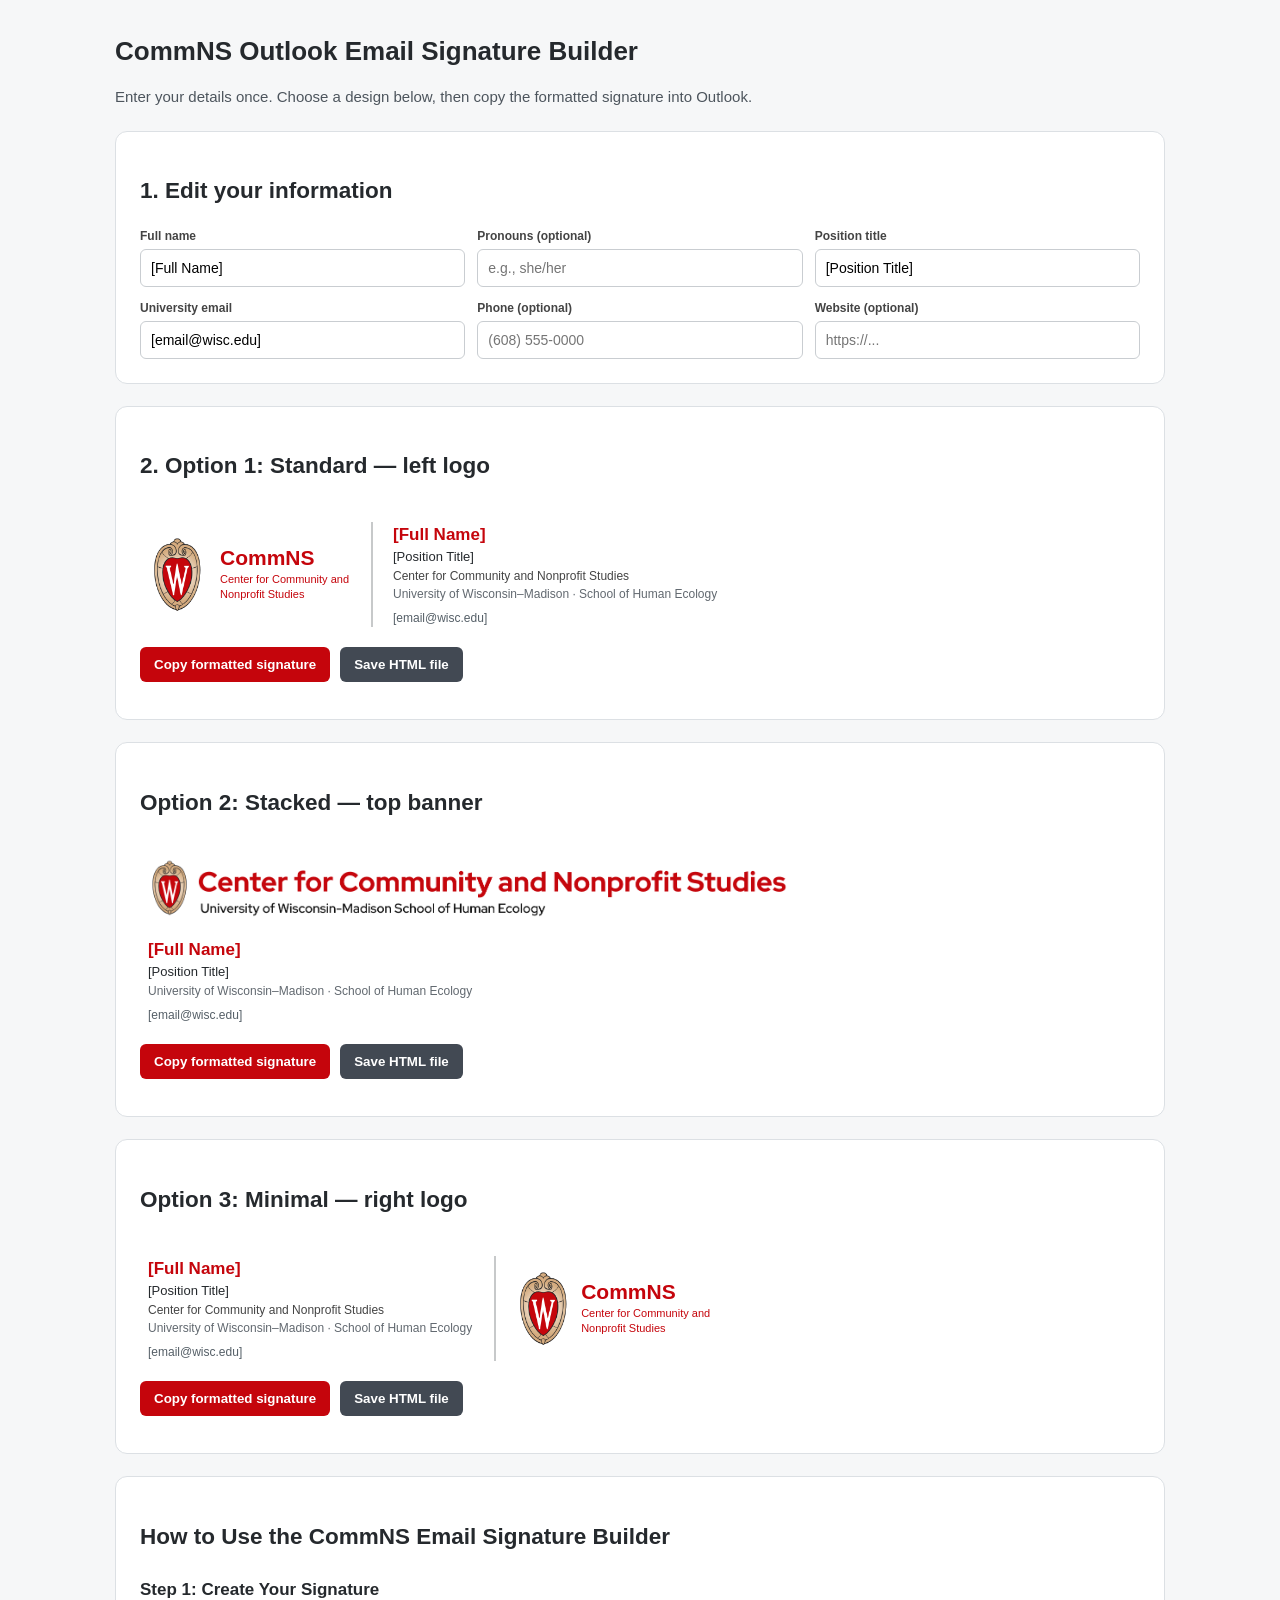
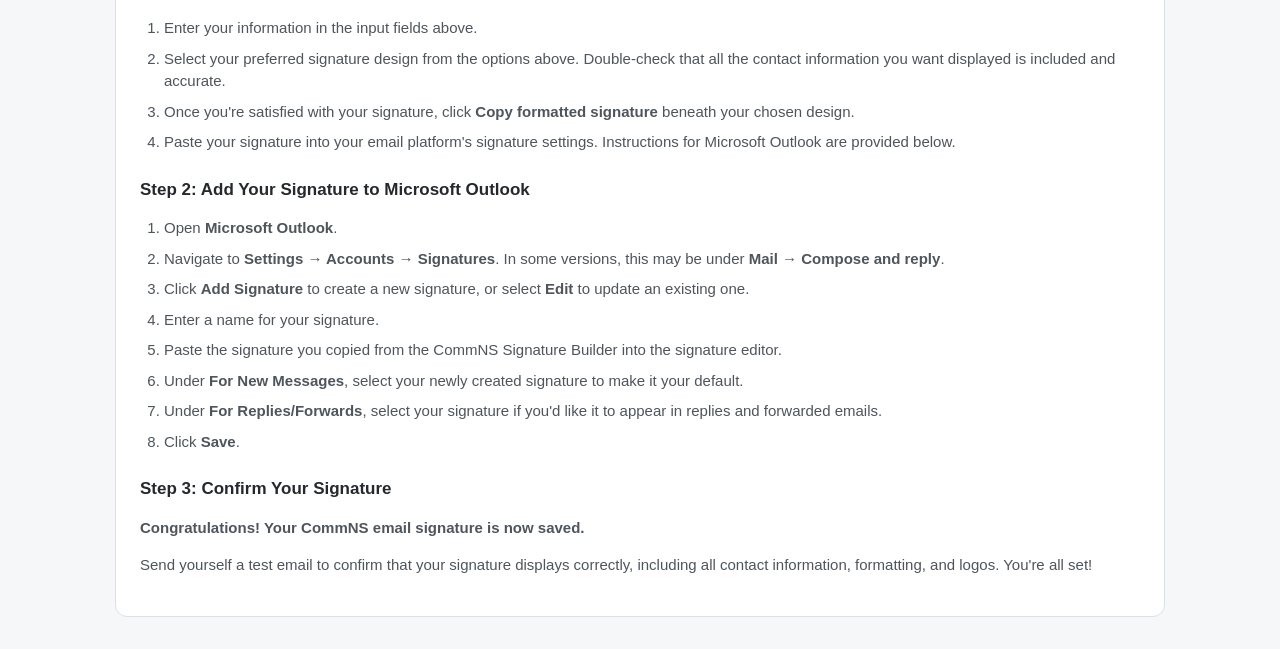
==== index.html @ 362b82bd "Add files via upload" ====
<!doctype html><html lang="en"><head><meta charset="utf-8"><meta name="viewport" content="width=device-width, initial-scale=1"><title>CommNS Outlook Signature Builder</title><style>
body{font:15px/1.5 Arial,sans-serif;color:#25292d;background:#f6f7f8;margin:0}main{max-width:1050px;margin:32px auto;padding:0 20px}h1{font-size:26px;margin-bottom:3px}p{color:#4d555d}.panel{background:white;border:1px solid #dce0e4;border-radius:12px;padding:24px;margin:22px 0} .inputs{display:grid;grid-template-columns:repeat(3,minmax(0,1fr));gap:12px}label{font-size:12px;font-weight:bold;display:block;color:#444}input{font:14px Arial;width:100%;box-sizing:border-box;padding:10px;border:1px solid #c9cdd1;border-radius:6px;margin-top:4px}.preview{padding:20px 8px;overflow:auto}.actions{display:flex;gap:10px;flex-wrap:wrap}button{background:#c5050c;color:#fff;border:0;border-radius:6px;padding:10px 14px;font-weight:bold;cursor:pointer}.secondary{background:#424953}.note{font-size:13px;color:#60666e}code{font-size:12px}#instructions h3{font-size:17px;margin:23px 0 8px}#instructions ol{padding-left:24px;color:#4d555d}#instructions li{margin:8px 0} @media(max-width:680px){.inputs{grid-template-columns:1fr}.panel{padding:16px}}</style></head><body><main><h1>CommNS Outlook Email Signature Builder</h1><p>Enter your details once. Choose a design below, then copy the formatted signature into Outlook.</p><section class="panel"><h2>1. Edit your information</h2><div class="inputs">
<label>Full name<input id="name" value="[Full Name]"></label><label>Pronouns (optional)<input id="pronouns" placeholder="e.g., she/her"></label><label>Position title<input id="title" value="[Position Title]"></label>
<label>University email<input id="email" value="[email@wisc.edu]"></label><label>Phone (optional)<input id="phone" placeholder="(608) 555-0000"></label><label>Website (optional)<input id="website" placeholder="https://..."></label></div></section>
<div id="designs"></div><section class="panel" id="instructions" aria-labelledby="instructions-title">
<h2 id="instructions-title">How to Use the CommNS Email Signature Builder</h2>
<h3>Step 1: Create Your Signature</h3>
<ol>
  <li>Enter your information in the input fields above.</li>
  <li>Select your preferred signature design from the options above. Double-check that all the contact information you want displayed is included and accurate.</li>
  <li>Once you're satisfied with your signature, click <strong>Copy formatted signature</strong> beneath your chosen design.</li>
  <li>Paste your signature into your email platform's signature settings. Instructions for Microsoft Outlook are provided below.</li>
</ol>
<h3>Step 2: Add Your Signature to Microsoft Outlook</h3>
<ol>
  <li>Open <strong>Microsoft Outlook</strong>.</li>
  <li>Navigate to <strong>Settings → Accounts → Signatures</strong>. In some versions, this may be under <strong>Mail → Compose and reply</strong>.</li>
  <li>Click <strong>Add Signature</strong> to create a new signature, or select <strong>Edit</strong> to update an existing one.</li>
  <li>Enter a name for your signature.</li>
  <li>Paste the signature you copied from the CommNS Signature Builder into the signature editor.</li>
  <li>Under <strong>For New Messages</strong>, select your newly created signature to make it your default.</li>
  <li>Under <strong>For Replies/Forwards</strong>, select your signature if you'd like it to appear in replies and forwarded emails.</li>
  <li>Click <strong>Save</strong>.</li>
</ol>
<h3>Step 3: Confirm Your Signature</h3>
<p><strong>Congratulations! Your CommNS email signature is now saved.</strong></p>
<p>Send yourself a test email to confirm that your signature displays correctly, including all contact information, formatting, and logos. You're all set!</p>
</section></main><script>
const crest=new URL('assets/crest.png', document.baseURI).href,banner=new URL('assets/banner.png', document.baseURI).href;
const esc=s=>s.replaceAll('&','&amp;').replaceAll('<','&lt;').replaceAll('>','&gt;').replaceAll('"','&quot;');
const get=id=>document.getElementById(id).value.trim();
function values(){return Object.fromEntries(['name','pronouns','title','email','phone','website'].map(x=>[x,esc(get(x))]));}
function markup(i){let x=values(),c='#c5050c';let pr=x.pronouns?' | '+x.pronouns:'';
let parts=[x.email,x.phone,x.website].filter(Boolean).join(' &nbsp;|&nbsp; ');
let contact=`<div style="font:12px/1.55 Arial,sans-serif;color:#555f67;padding-top:6px">${parts}</div>`;
let who=`<div style="font:bold 17px/1.5 Arial,sans-serif;color:${c}">${x.name}</div><div style="font:13px/1.5 Arial,sans-serif;color:#25292d">${x.title}${pr}</div>`;
let org=`<div style="font:12px/1.5 Arial,sans-serif;color:#444">Center for Community and Nonprofit Studies</div><div style="font:12px/1.5 Arial,sans-serif;color:#626970">University of Wisconsin–Madison · School of Human Ecology</div>`;
let img=`<img src="${crest}" width="58" height="85" alt="Wisconsin crest" style="width:58px;height:85px;vertical-align:middle;border:0">`;
let logo=`<span style="font:bold 21px Arial,sans-serif;color:${c}">CommNS</span><div style="font:11px/1.4 Arial,sans-serif;color:${c}">Center for Community and<br>Nonprofit Studies</div>`;
let out;
if(i===1)out=`<table role="presentation" cellpadding="0" cellspacing="0" border="0" style="font-family:Arial,sans-serif;border-collapse:collapse"><tr><td style="vertical-align:middle;padding-right:14px">${img}</td><td style="vertical-align:middle;padding-right:22px">${logo}</td><td style="border-left:2px solid #c7c9ca;padding-left:20px;vertical-align:middle">${who}${org}${contact}</td></tr></table>`;
if(i===2)out=`<table role="presentation" cellpadding="0" cellspacing="0" border="0" style="font-family:Arial,sans-serif;border-collapse:collapse"><tr><td><img src="${banner}" alt="Center for Community and Nonprofit Studies · UW–Madison School of Human Ecology" width="640" style="display:block;width:640px;max-width:100%;height:auto;border:0;margin-bottom:9px"></td></tr><tr><td style="padding-top:10px">${who}<div style="font:12px/1.5 Arial,sans-serif;color:#626970">University of Wisconsin–Madison · School of Human Ecology</div>${contact}</td></tr></table>`;
if(i===3)out=`<table role="presentation" cellpadding="0" cellspacing="0" border="0" style="font-family:Arial,sans-serif;border-collapse:collapse"><tr><td style="vertical-align:middle;padding-right:22px">${who}${org}${contact}</td><td style="vertical-align:middle;border-left:2px solid #c7c9ca;padding-left:18px">${img}</td><td style="vertical-align:middle;padding-left:9px">${logo}</td></tr></table>`;
return out}
const titles=['Standard — left logo','Stacked — top banner','Minimal — right logo'];
document.getElementById('designs').innerHTML=titles.map((title,k)=>`<section class="panel"><h2>${k+1===1?'2. ':''}Option ${k+1}: ${title}</h2><div class="preview" id="preview${k+1}"></div><div class="actions"><button onclick="copySig(${k+1})">Copy formatted signature</button><button class="secondary" onclick="downloadSig(${k+1})">Save HTML file</button></div><p class="note" id="msg${k+1}"></p></section>`).join('');
function redraw(){for(let i=1;i<=3;i++)document.getElementById('preview'+i).innerHTML=markup(i)}document.querySelectorAll('input').forEach(e=>e.addEventListener('input',redraw));redraw();
async function copySig(i){let h=markup(i);let msg=document.getElementById('msg'+i);try{await navigator.clipboard.write([new ClipboardItem({'text/html':new Blob([h],{type:'text/html'}),'text/plain':new Blob([document.getElementById('preview'+i).innerText],{type:'text/plain'})})]);msg.textContent='Copied. Paste into Outlook and send yourself a test email.'}catch(e){msg.textContent='Clipboard permissions blocked. Select the signature preview with your mouse, copy it (⌘C / Ctrl+C), and paste into Outlook, or use the editable Word file.'}}
function downloadSig(i){let body=`<!doctype html><html><head><meta charset="utf-8"></head><body>${markup(i)}</body></html>`;let a=document.createElement('a');a.href=URL.createObjectURL(new Blob([body],{type:'text/html'}));a.download=`CommNS_Signature_Option_${i}.html`;a.click();URL.revokeObjectURL(a.href)}
</script></body></html>
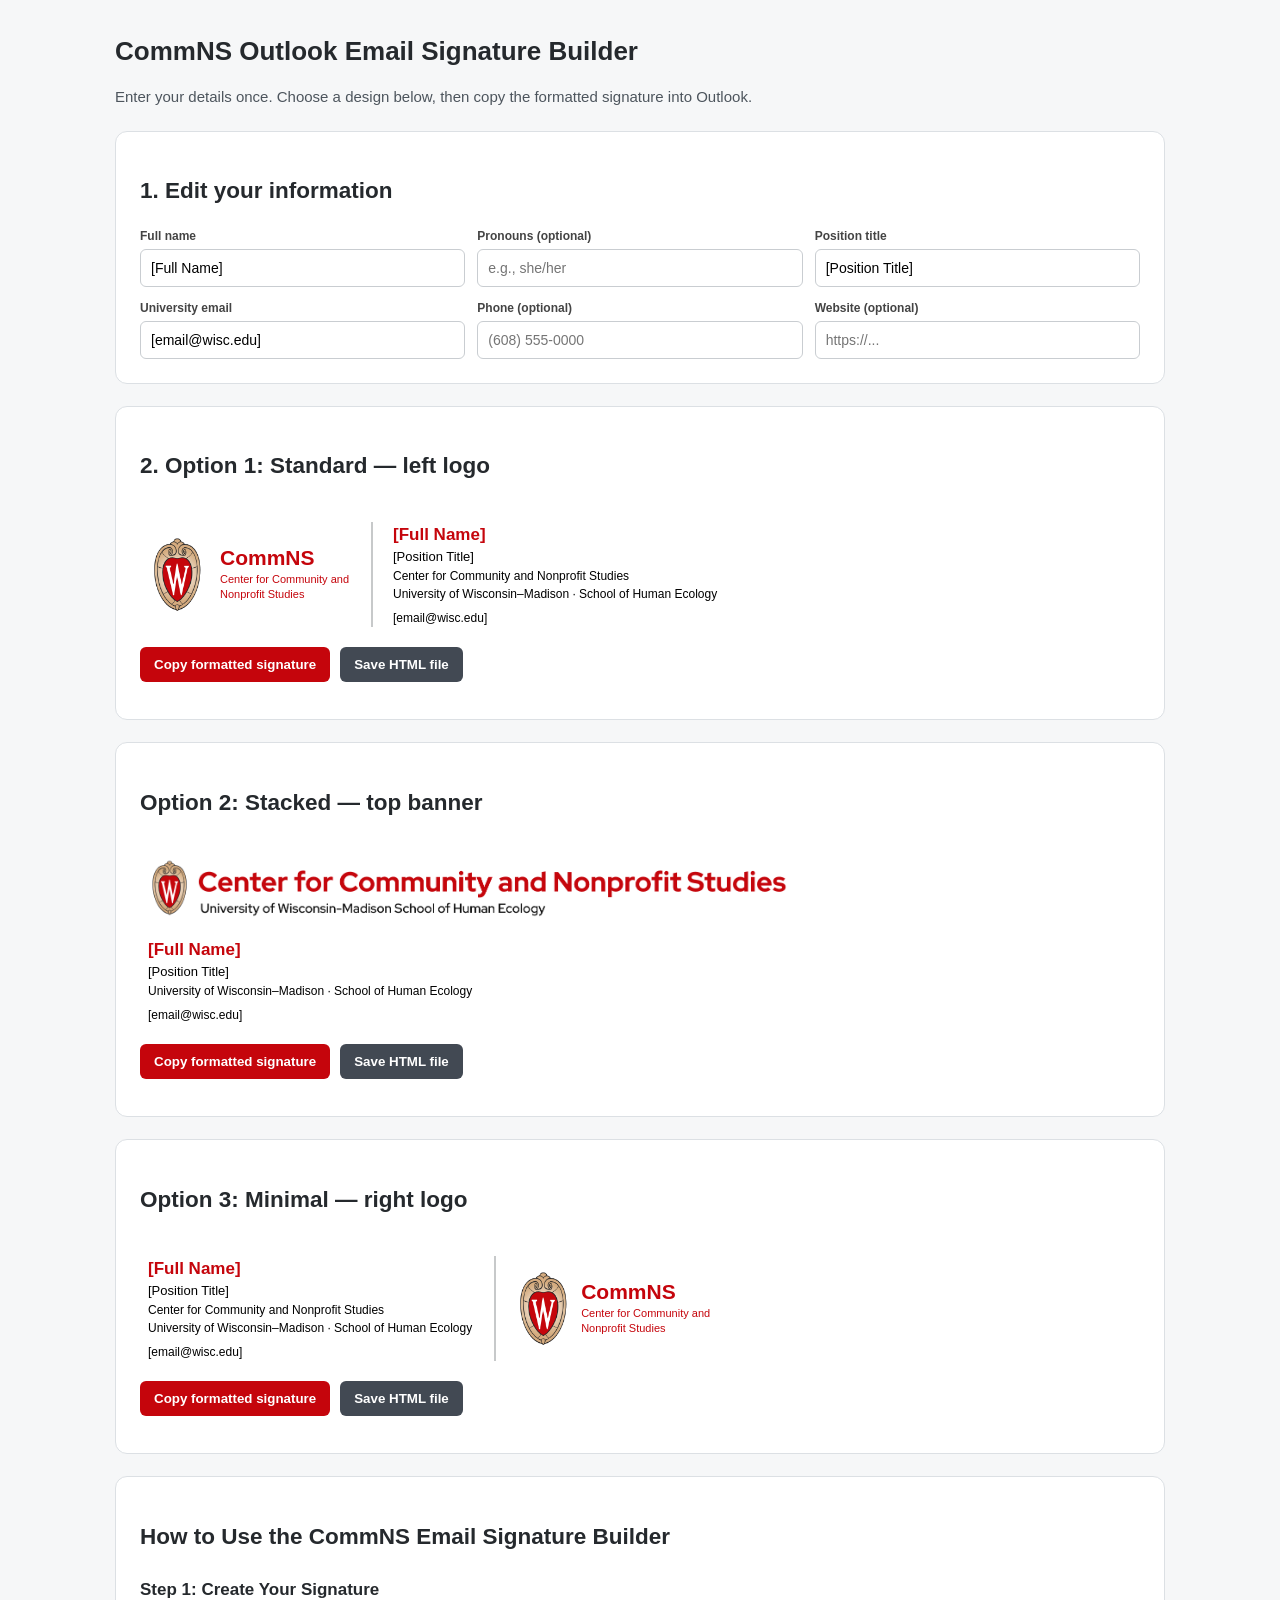
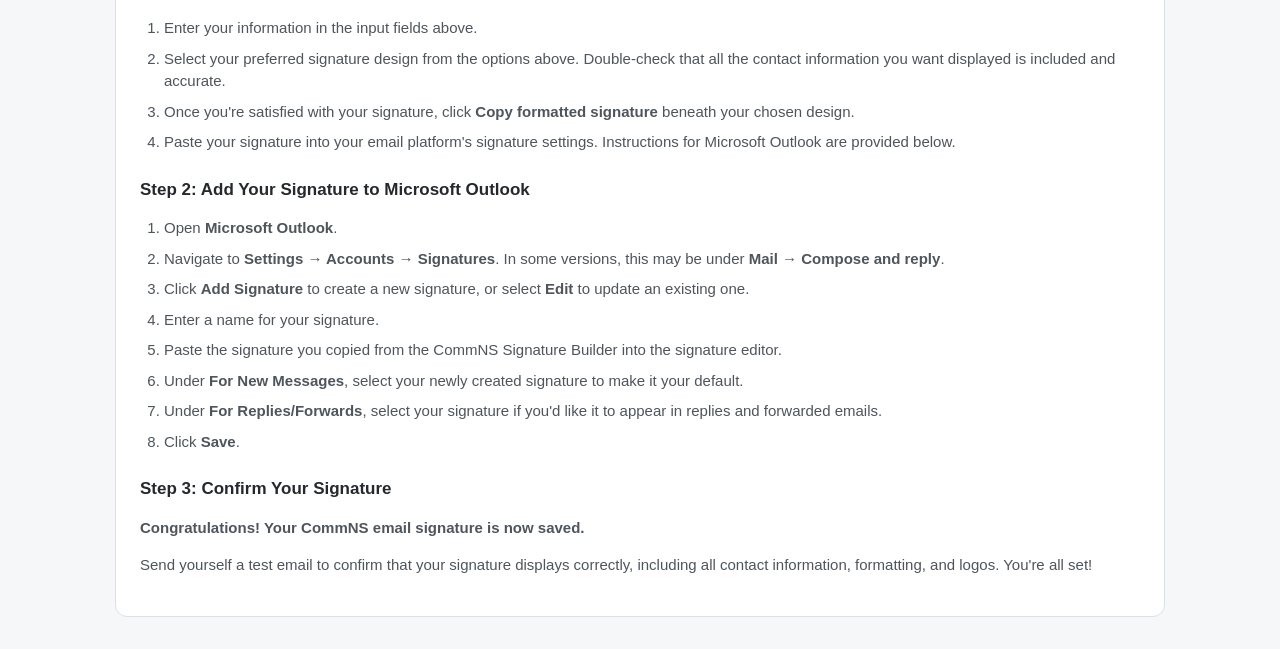
==== commit 0d38ffc6: "Rename index (1).html to index.html" ====
--- a/index.html
+++ b/index.html
@@ -32,14 +32,14 @@
 function values(){return Object.fromEntries(['name','pronouns','title','email','phone','website'].map(x=>[x,esc(get(x))]));}
 function markup(i){let x=values(),c='#c5050c';let pr=x.pronouns?' | '+x.pronouns:'';
 let parts=[x.email,x.phone,x.website].filter(Boolean).join(' &nbsp;|&nbsp; ');
-let contact=`<div style="font:12px/1.55 Arial,sans-serif;color:#555f67;padding-top:6px">${parts}</div>`;
-let who=`<div style="font:bold 17px/1.5 Arial,sans-serif;color:${c}">${x.name}</div><div style="font:13px/1.5 Arial,sans-serif;color:#25292d">${x.title}${pr}</div>`;
-let org=`<div style="font:12px/1.5 Arial,sans-serif;color:#444">Center for Community and Nonprofit Studies</div><div style="font:12px/1.5 Arial,sans-serif;color:#626970">University of Wisconsin–Madison · School of Human Ecology</div>`;
-let img=`<img src="${crest}" width="58" height="85" alt="Wisconsin crest" style="width:58px;height:85px;vertical-align:middle;border:0">`;
+let contact=`<div style="font:12px/1.55 Arial,sans-serif;color:#000000;padding-top:6px">${parts}</div>`;
+let who=`<div style="font:bold 17px/1.5 Arial,sans-serif;color:${c}">${x.name}</div><div style="font:13px/1.5 Arial,sans-serif;color:#000000">${x.title}${pr}</div>`;
+let org=`<div style="font:12px/1.5 Arial,sans-serif;color:#000000">Center for Community and Nonprofit Studies</div><div style="font:12px/1.5 Arial,sans-serif;color:#000000">University of Wisconsin–Madison · School of Human Ecology</div>`;
+let img=`<img src="${crest}" width="58" height="85" alt="UW-Madison Logo" style="width:58px;height:85px;vertical-align:middle;border:0">`;
 let logo=`<span style="font:bold 21px Arial,sans-serif;color:${c}">CommNS</span><div style="font:11px/1.4 Arial,sans-serif;color:${c}">Center for Community and<br>Nonprofit Studies</div>`;
 let out;
 if(i===1)out=`<table role="presentation" cellpadding="0" cellspacing="0" border="0" style="font-family:Arial,sans-serif;border-collapse:collapse"><tr><td style="vertical-align:middle;padding-right:14px">${img}</td><td style="vertical-align:middle;padding-right:22px">${logo}</td><td style="border-left:2px solid #c7c9ca;padding-left:20px;vertical-align:middle">${who}${org}${contact}</td></tr></table>`;
-if(i===2)out=`<table role="presentation" cellpadding="0" cellspacing="0" border="0" style="font-family:Arial,sans-serif;border-collapse:collapse"><tr><td><img src="${banner}" alt="Center for Community and Nonprofit Studies · UW–Madison School of Human Ecology" width="640" style="display:block;width:640px;max-width:100%;height:auto;border:0;margin-bottom:9px"></td></tr><tr><td style="padding-top:10px">${who}<div style="font:12px/1.5 Arial,sans-serif;color:#626970">University of Wisconsin–Madison · School of Human Ecology</div>${contact}</td></tr></table>`;
+if(i===2)out=`<table role="presentation" cellpadding="0" cellspacing="0" border="0" style="font-family:Arial,sans-serif;border-collapse:collapse"><tr><td><img src="${banner}" alt="Center for Community and Nonprofit Studies · UW–Madison School of Human Ecology" width="640" style="display:block;width:640px;max-width:100%;height:auto;border:0;margin-bottom:9px"></td></tr><tr><td style="padding-top:10px">${who}<div style="font:12px/1.5 Arial,sans-serif;color:#000000">University of Wisconsin–Madison · School of Human Ecology</div>${contact}</td></tr></table>`;
 if(i===3)out=`<table role="presentation" cellpadding="0" cellspacing="0" border="0" style="font-family:Arial,sans-serif;border-collapse:collapse"><tr><td style="vertical-align:middle;padding-right:22px">${who}${org}${contact}</td><td style="vertical-align:middle;border-left:2px solid #c7c9ca;padding-left:18px">${img}</td><td style="vertical-align:middle;padding-left:9px">${logo}</td></tr></table>`;
 return out}
 const titles=['Standard — left logo','Stacked — top banner','Minimal — right logo'];
@@ -47,4 +47,4 @@
 function redraw(){for(let i=1;i<=3;i++)document.getElementById('preview'+i).innerHTML=markup(i)}document.querySelectorAll('input').forEach(e=>e.addEventListener('input',redraw));redraw();
 async function copySig(i){let h=markup(i);let msg=document.getElementById('msg'+i);try{await navigator.clipboard.write([new ClipboardItem({'text/html':new Blob([h],{type:'text/html'}),'text/plain':new Blob([document.getElementById('preview'+i).innerText],{type:'text/plain'})})]);msg.textContent='Copied. Paste into Outlook and send yourself a test email.'}catch(e){msg.textContent='Clipboard permissions blocked. Select the signature preview with your mouse, copy it (⌘C / Ctrl+C), and paste into Outlook, or use the editable Word file.'}}
 function downloadSig(i){let body=`<!doctype html><html><head><meta charset="utf-8"></head><body>${markup(i)}</body></html>`;let a=document.createElement('a');a.href=URL.createObjectURL(new Blob([body],{type:'text/html'}));a.download=`CommNS_Signature_Option_${i}.html`;a.click();URL.revokeObjectURL(a.href)}
-</script></body></html>+</script></body></html>
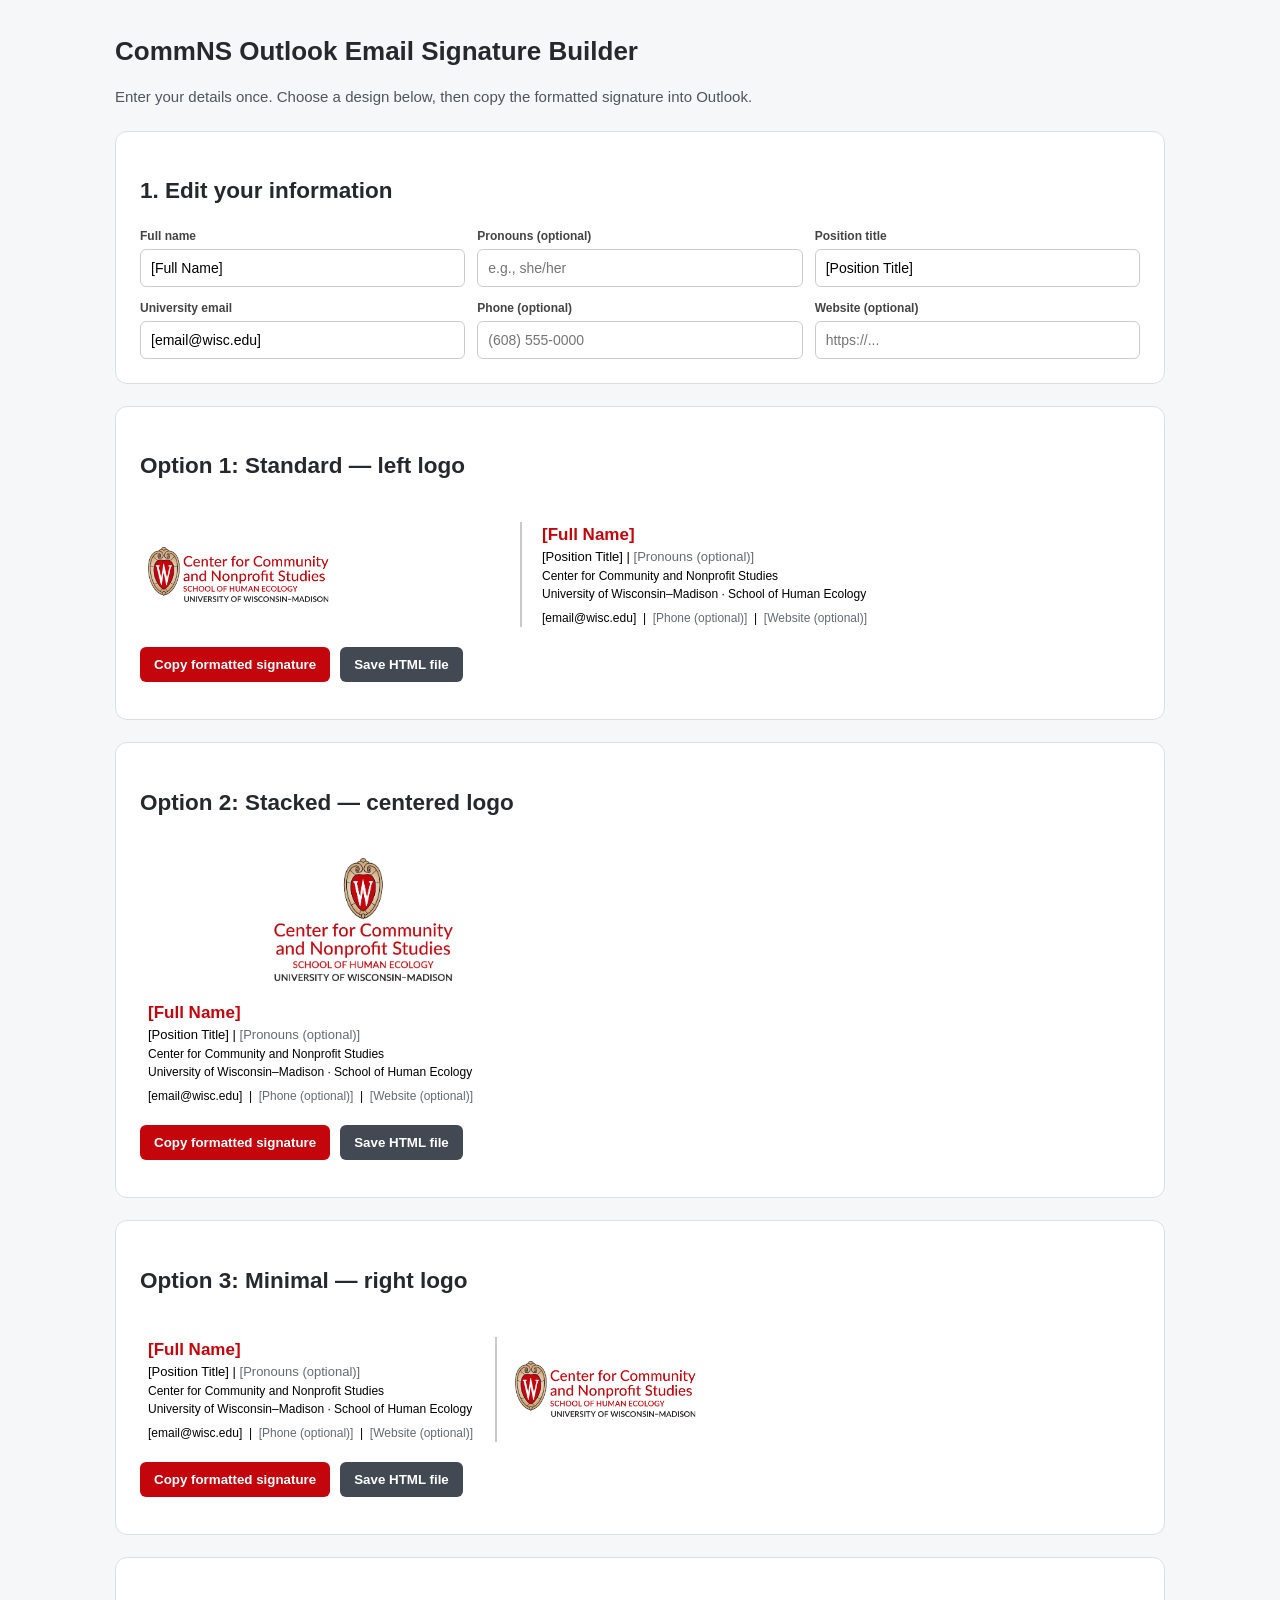
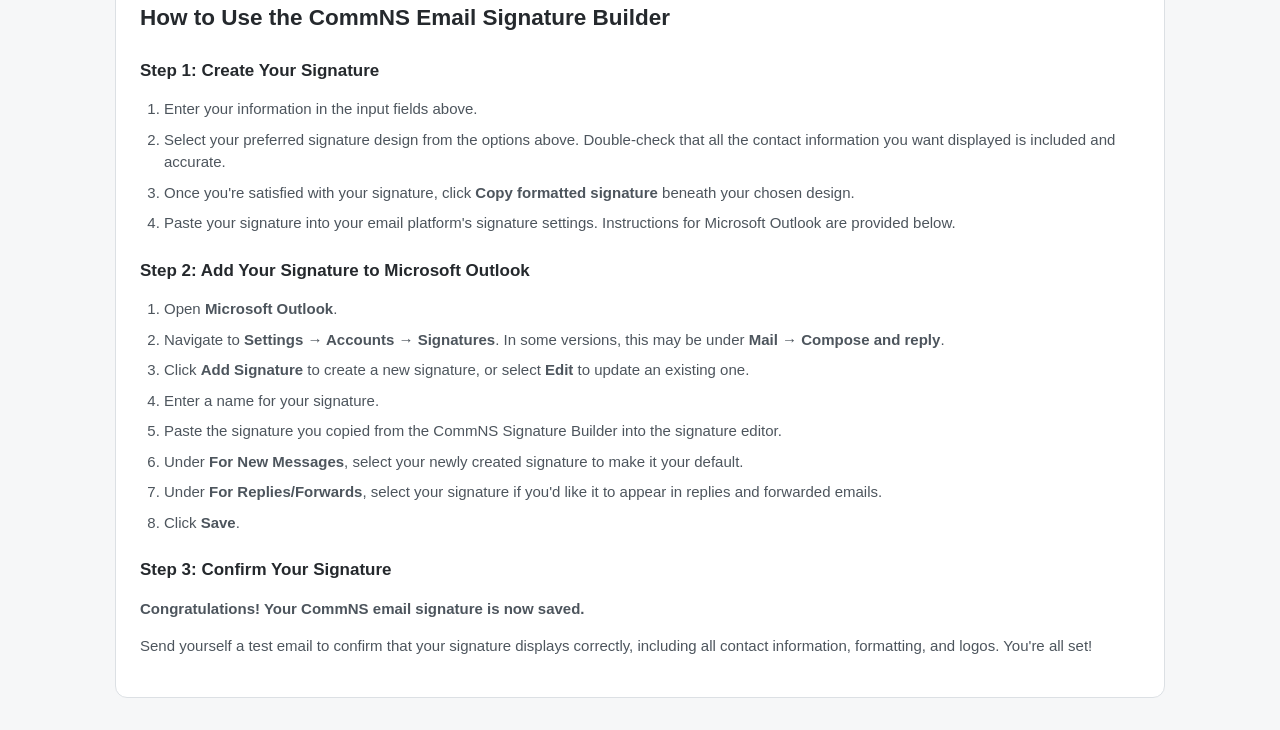
==== commit fb503398: "Refresh cached signature script for updated headings and logo sizes" ====
--- a/index.html
+++ b/index.html
@@ -1,5 +1,4 @@
-<!doctype html><html lang="en"><head><meta charset="utf-8"><meta name="viewport" content="width=device-width, initial-scale=1"><title>CommNS Outlook Signature Builder</title><style>
-body{font:15px/1.5 Arial,sans-serif;color:#25292d;background:#f6f7f8;margin:0}main{max-width:1050px;margin:32px auto;padding:0 20px}h1{font-size:26px;margin-bottom:3px}p{color:#4d555d}.panel{background:white;border:1px solid #dce0e4;border-radius:12px;padding:24px;margin:22px 0} .inputs{display:grid;grid-template-columns:repeat(3,minmax(0,1fr));gap:12px}label{font-size:12px;font-weight:bold;display:block;color:#444}input{font:14px Arial;width:100%;box-sizing:border-box;padding:10px;border:1px solid #c9cdd1;border-radius:6px;margin-top:4px}.preview{padding:20px 8px;overflow:auto}.actions{display:flex;gap:10px;flex-wrap:wrap}button{background:#c5050c;color:#fff;border:0;border-radius:6px;padding:10px 14px;font-weight:bold;cursor:pointer}.secondary{background:#424953}.note{font-size:13px;color:#60666e}code{font-size:12px}#instructions h3{font-size:17px;margin:23px 0 8px}#instructions ol{padding-left:24px;color:#4d555d}#instructions li{margin:8px 0} @media(max-width:680px){.inputs{grid-template-columns:1fr}.panel{padding:16px}}</style></head><body><main><h1>CommNS Outlook Email Signature Builder</h1><p>Enter your details once. Choose a design below, then copy the formatted signature into Outlook.</p><section class="panel"><h2>1. Edit your information</h2><div class="inputs">
+<!doctype html><html lang="en"><head><meta charset="utf-8"><meta name="viewport" content="width=device-width, initial-scale=1"><title>CommNS Outlook Signature Builder</title><link rel="stylesheet" href="css/styles.css"></head><body><main><h1>CommNS Outlook Email Signature Builder</h1><p>Enter your details once. Choose a design below, then copy the formatted signature into Outlook.</p><section class="panel"><h2>1. Edit your information</h2><div class="inputs">
 <label>Full name<input id="name" value="[Full Name]"></label><label>Pronouns (optional)<input id="pronouns" placeholder="e.g., she/her"></label><label>Position title<input id="title" value="[Position Title]"></label>
 <label>University email<input id="email" value="[email@wisc.edu]"></label><label>Phone (optional)<input id="phone" placeholder="(608) 555-0000"></label><label>Website (optional)<input id="website" placeholder="https://..."></label></div></section>
 <div id="designs"></div><section class="panel" id="instructions" aria-labelledby="instructions-title">
@@ -25,26 +24,4 @@
 <h3>Step 3: Confirm Your Signature</h3>
 <p><strong>Congratulations! Your CommNS email signature is now saved.</strong></p>
 <p>Send yourself a test email to confirm that your signature displays correctly, including all contact information, formatting, and logos. You're all set!</p>
-</section></main><script>
-const crest=new URL('assets/crest.png', document.baseURI).href,banner=new URL('assets/banner.png', document.baseURI).href;
-const esc=s=>s.replaceAll('&','&amp;').replaceAll('<','&lt;').replaceAll('>','&gt;').replaceAll('"','&quot;');
-const get=id=>document.getElementById(id).value.trim();
-function values(){return Object.fromEntries(['name','pronouns','title','email','phone','website'].map(x=>[x,esc(get(x))]));}
-function markup(i){let x=values(),c='#c5050c';let pr=x.pronouns?' | '+x.pronouns:'';
-let parts=[x.email,x.phone,x.website].filter(Boolean).join(' &nbsp;|&nbsp; ');
-let contact=`<div style="font:12px/1.55 Arial,sans-serif;color:#000000;padding-top:6px">${parts}</div>`;
-let who=`<div style="font:bold 17px/1.5 Arial,sans-serif;color:${c}">${x.name}</div><div style="font:13px/1.5 Arial,sans-serif;color:#000000">${x.title}${pr}</div>`;
-let org=`<div style="font:12px/1.5 Arial,sans-serif;color:#000000">Center for Community and Nonprofit Studies</div><div style="font:12px/1.5 Arial,sans-serif;color:#000000">University of Wisconsin–Madison · School of Human Ecology</div>`;
-let img=`<img src="${crest}" width="58" height="85" alt="UW-Madison Logo" style="width:58px;height:85px;vertical-align:middle;border:0">`;
-let logo=`<span style="font:bold 21px Arial,sans-serif;color:${c}">CommNS</span><div style="font:11px/1.4 Arial,sans-serif;color:${c}">Center for Community and<br>Nonprofit Studies</div>`;
-let out;
-if(i===1)out=`<table role="presentation" cellpadding="0" cellspacing="0" border="0" style="font-family:Arial,sans-serif;border-collapse:collapse"><tr><td style="vertical-align:middle;padding-right:14px">${img}</td><td style="vertical-align:middle;padding-right:22px">${logo}</td><td style="border-left:2px solid #c7c9ca;padding-left:20px;vertical-align:middle">${who}${org}${contact}</td></tr></table>`;
-if(i===2)out=`<table role="presentation" cellpadding="0" cellspacing="0" border="0" style="font-family:Arial,sans-serif;border-collapse:collapse"><tr><td><img src="${banner}" alt="Center for Community and Nonprofit Studies · UW–Madison School of Human Ecology" width="640" style="display:block;width:640px;max-width:100%;height:auto;border:0;margin-bottom:9px"></td></tr><tr><td style="padding-top:10px">${who}<div style="font:12px/1.5 Arial,sans-serif;color:#000000">University of Wisconsin–Madison · School of Human Ecology</div>${contact}</td></tr></table>`;
-if(i===3)out=`<table role="presentation" cellpadding="0" cellspacing="0" border="0" style="font-family:Arial,sans-serif;border-collapse:collapse"><tr><td style="vertical-align:middle;padding-right:22px">${who}${org}${contact}</td><td style="vertical-align:middle;border-left:2px solid #c7c9ca;padding-left:18px">${img}</td><td style="vertical-align:middle;padding-left:9px">${logo}</td></tr></table>`;
-return out}
-const titles=['Standard — left logo','Stacked — top banner','Minimal — right logo'];
-document.getElementById('designs').innerHTML=titles.map((title,k)=>`<section class="panel"><h2>${k+1===1?'2. ':''}Option ${k+1}: ${title}</h2><div class="preview" id="preview${k+1}"></div><div class="actions"><button onclick="copySig(${k+1})">Copy formatted signature</button><button class="secondary" onclick="downloadSig(${k+1})">Save HTML file</button></div><p class="note" id="msg${k+1}"></p></section>`).join('');
-function redraw(){for(let i=1;i<=3;i++)document.getElementById('preview'+i).innerHTML=markup(i)}document.querySelectorAll('input').forEach(e=>e.addEventListener('input',redraw));redraw();
-async function copySig(i){let h=markup(i);let msg=document.getElementById('msg'+i);try{await navigator.clipboard.write([new ClipboardItem({'text/html':new Blob([h],{type:'text/html'}),'text/plain':new Blob([document.getElementById('preview'+i).innerText],{type:'text/plain'})})]);msg.textContent='Copied. Paste into Outlook and send yourself a test email.'}catch(e){msg.textContent='Clipboard permissions blocked. Select the signature preview with your mouse, copy it (⌘C / Ctrl+C), and paste into Outlook, or use the editable Word file.'}}
-function downloadSig(i){let body=`<!doctype html><html><head><meta charset="utf-8"></head><body>${markup(i)}</body></html>`;let a=document.createElement('a');a.href=URL.createObjectURL(new Blob([body],{type:'text/html'}));a.download=`CommNS_Signature_Option_${i}.html`;a.click();URL.revokeObjectURL(a.href)}
-</script></body></html>
+</section></main><script src="js/script.js?v=20261025-1" defer></script></body></html>
--- a/css/styles.css
+++ b/css/styles.css
@@ -0,0 +1 @@
+body{font:15px/1.5 Arial,sans-serif;color:#25292d;background:#f6f7f8;margin:0}main{max-width:1050px;margin:32px auto;padding:0 20px}h1{font-size:26px;margin-bottom:3px}p{color:#4d555d}.panel{background:white;border:1px solid #dce0e4;border-radius:12px;padding:24px;margin:22px 0} .inputs{display:grid;grid-template-columns:repeat(3,minmax(0,1fr));gap:12px}label{font-size:12px;font-weight:bold;display:block;color:#444}input{font:14px Arial;width:100%;box-sizing:border-box;padding:10px;border:1px solid #c9cdd1;border-radius:6px;margin-top:4px}.preview{padding:20px 8px;overflow:auto}.actions{display:flex;gap:10px;flex-wrap:wrap}button{background:#c5050c;color:#fff;border:0;border-radius:6px;padding:10px 14px;font-weight:bold;cursor:pointer}.secondary{background:#424953}.note{font-size:13px;color:#60666e}code{font-size:12px}#instructions h3{font-size:17px;margin:23px 0 8px}#instructions ol{padding-left:24px;color:#4d555d}#instructions li{margin:8px 0} @media(max-width:680px){.inputs{grid-template-columns:1fr}.panel{padding:16px}}
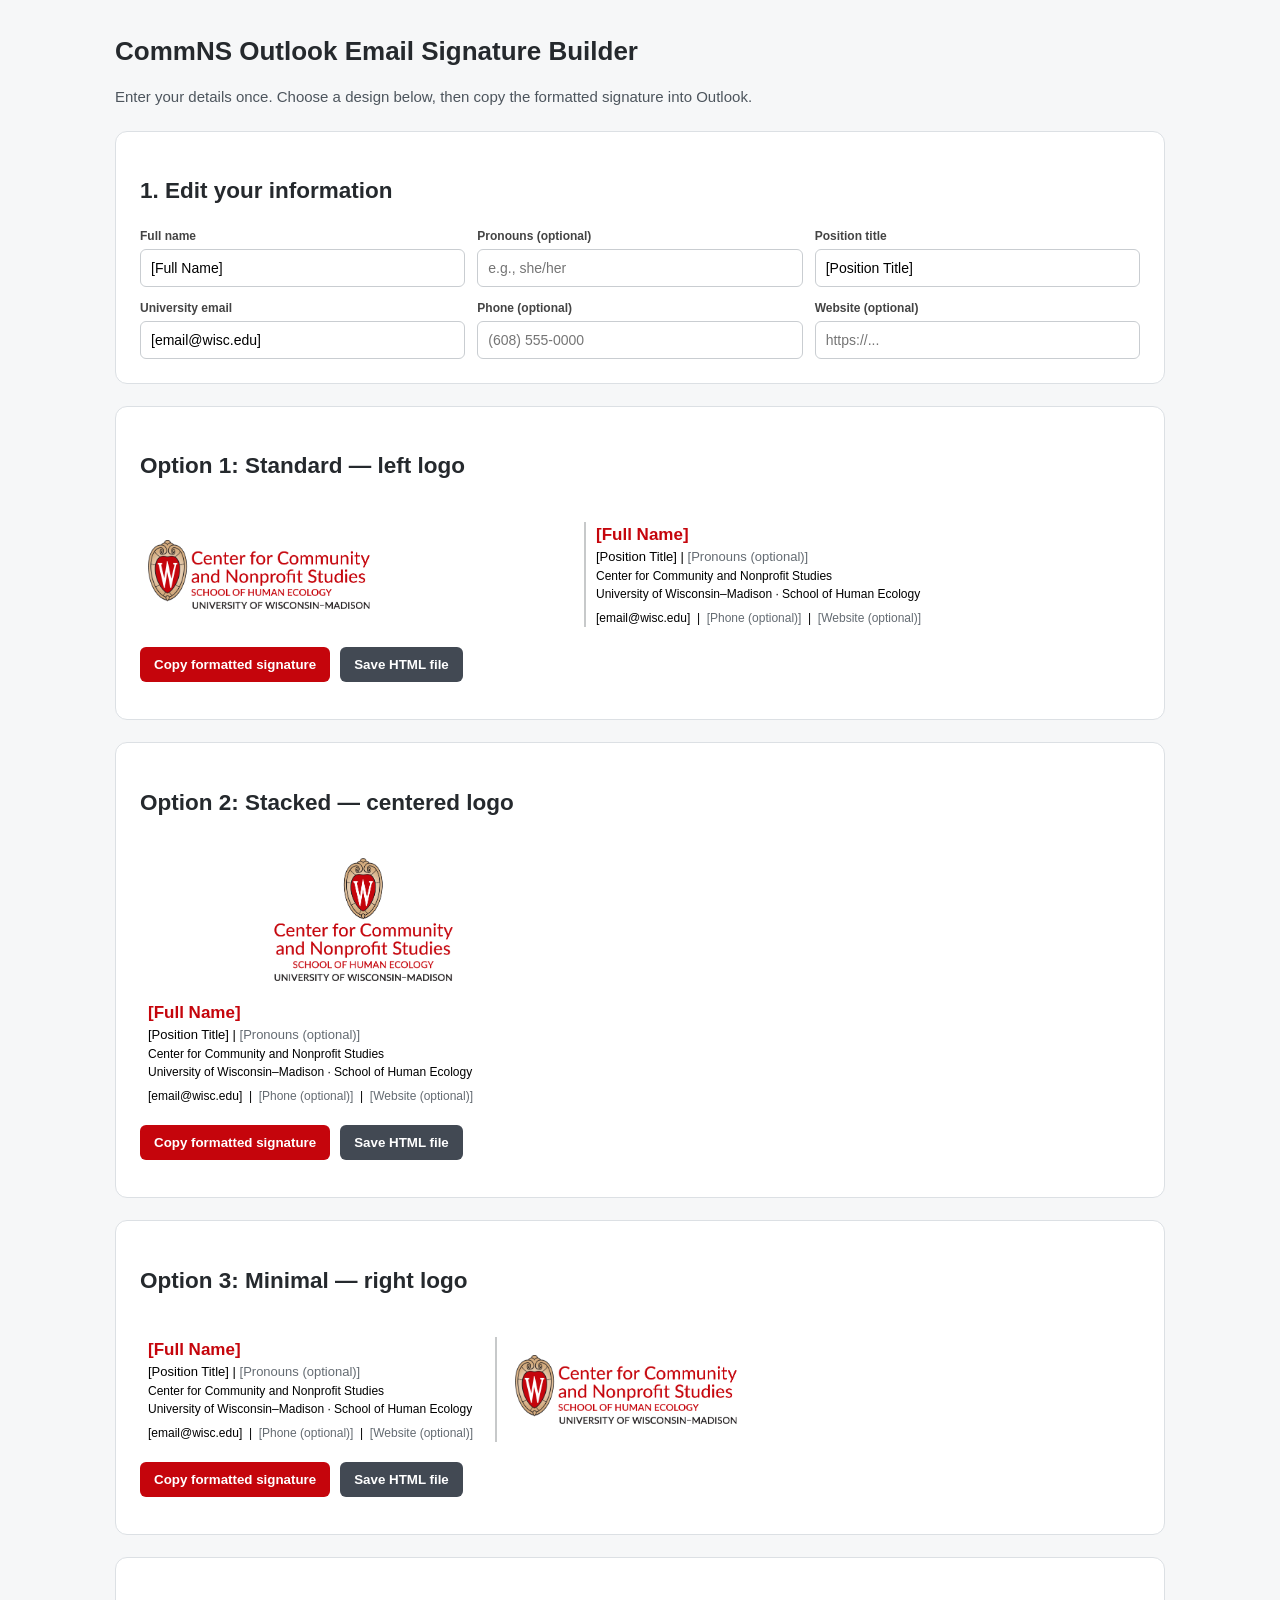
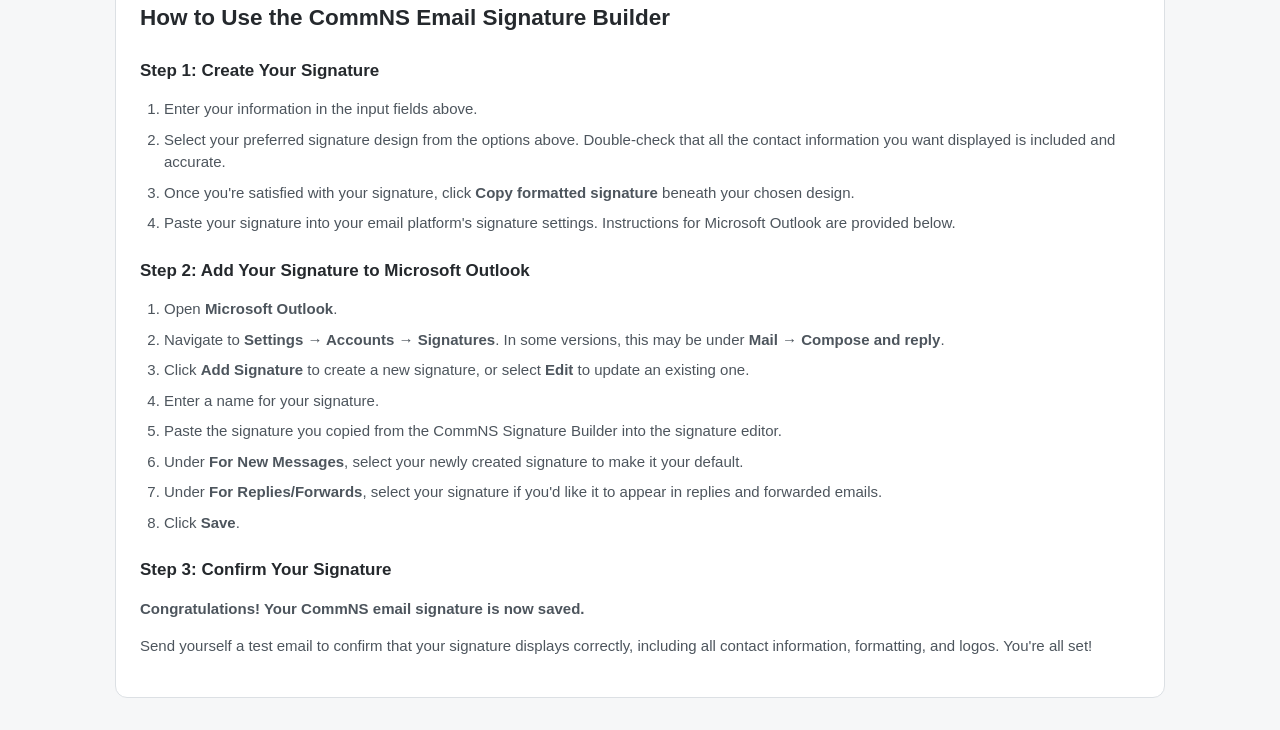
==== commit e93a1944: "Invalidate cached signature JavaScript after logo sizing update" ====
--- a/index.html
+++ b/index.html
@@ -24,4 +24,4 @@
 <h3>Step 3: Confirm Your Signature</h3>
 <p><strong>Congratulations! Your CommNS email signature is now saved.</strong></p>
 <p>Send yourself a test email to confirm that your signature displays correctly, including all contact information, formatting, and logos. You're all set!</p>
-</section></main><script src="js/script.js?v=20261025-1" defer></script></body></html>
+</section></main><script src="js/script.js?v=20261025-2" defer></script></body></html>
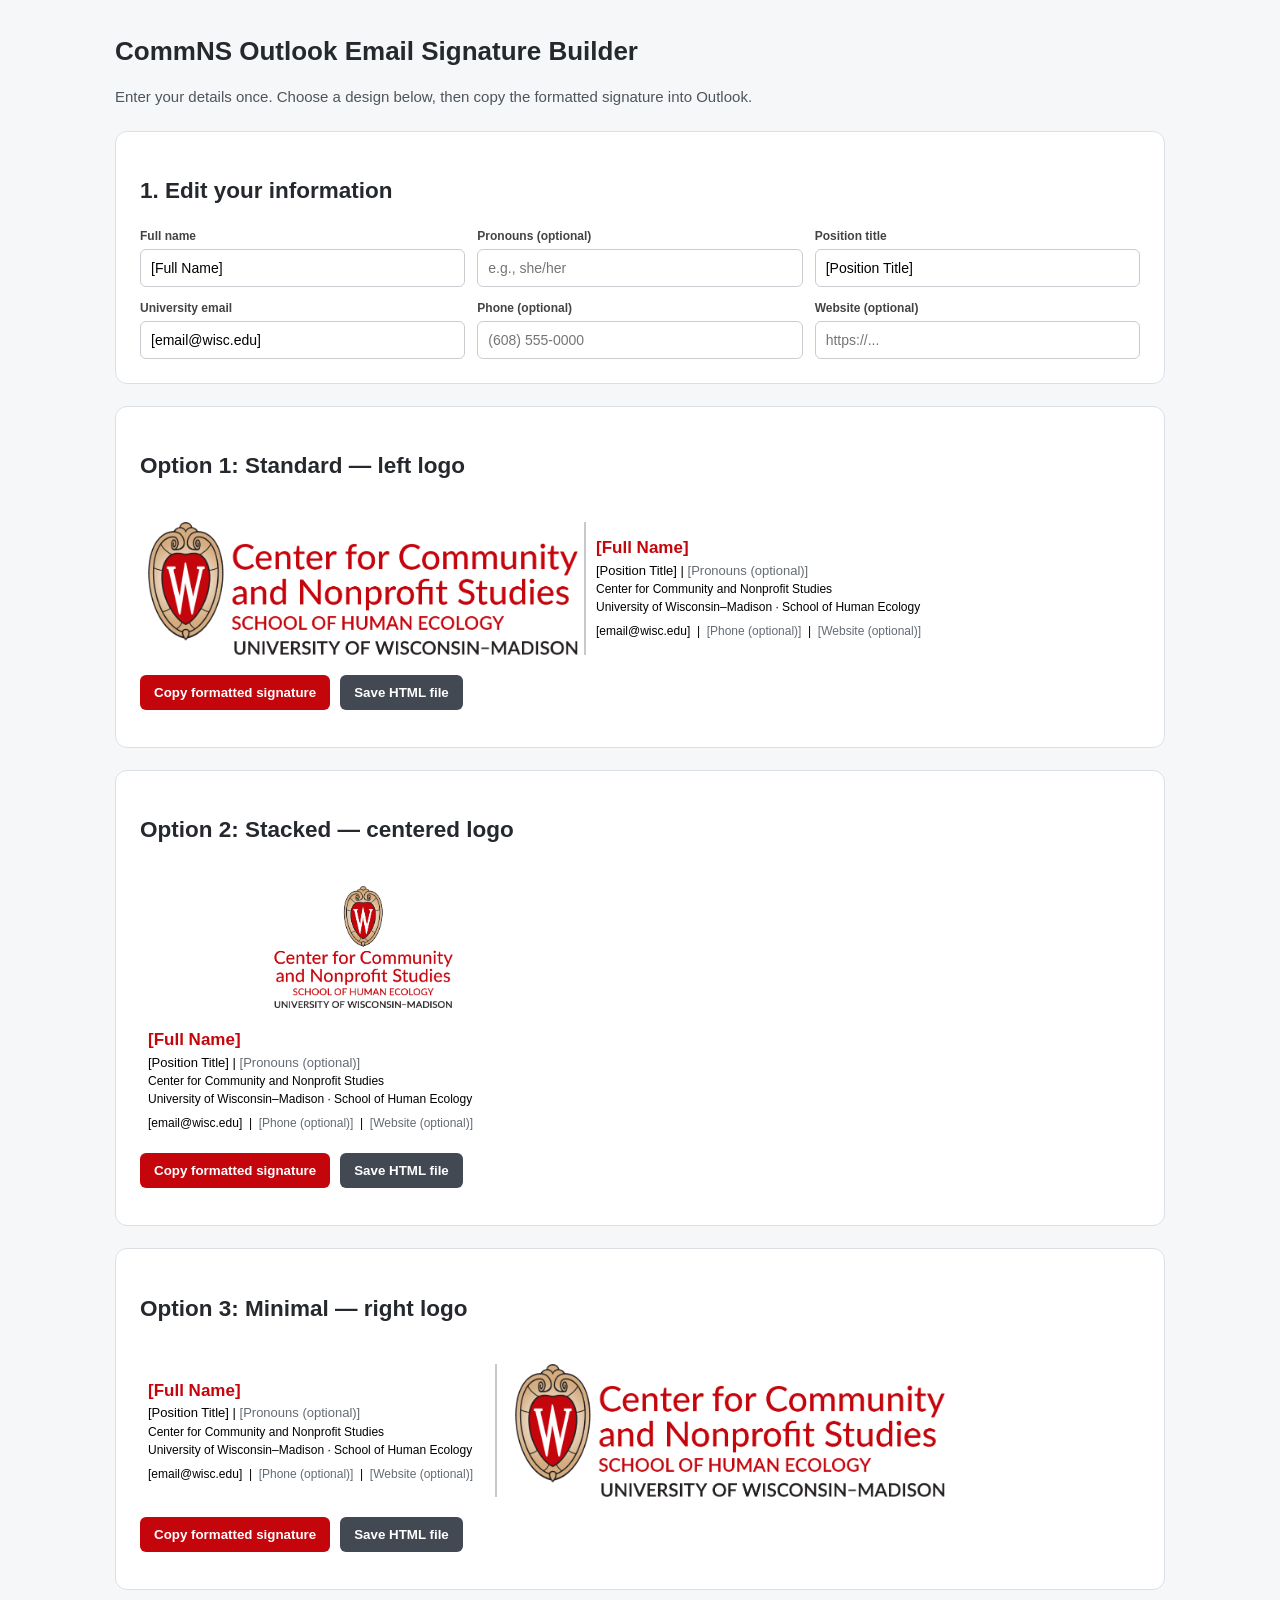
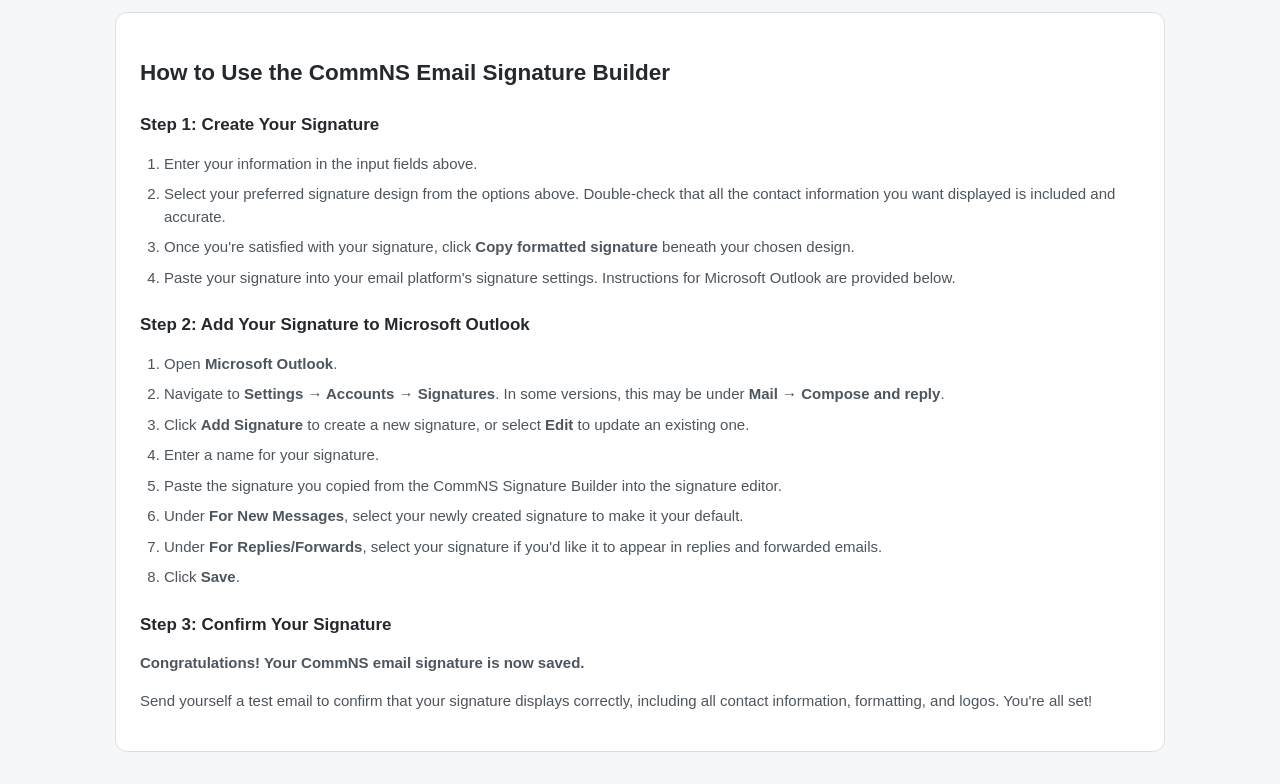
==== commit 64e9eebc: "Refresh cached JS after horizontal logo reupload" ====
--- a/index.html
+++ b/index.html
@@ -24,4 +24,4 @@
 <h3>Step 3: Confirm Your Signature</h3>
 <p><strong>Congratulations! Your CommNS email signature is now saved.</strong></p>
 <p>Send yourself a test email to confirm that your signature displays correctly, including all contact information, formatting, and logos. You're all set!</p>
-</section></main><script src="js/script.js?v=20261025-2" defer></script></body></html>
+</section></main><script src="js/script.js?v=20261026-3" defer></script></body></html>
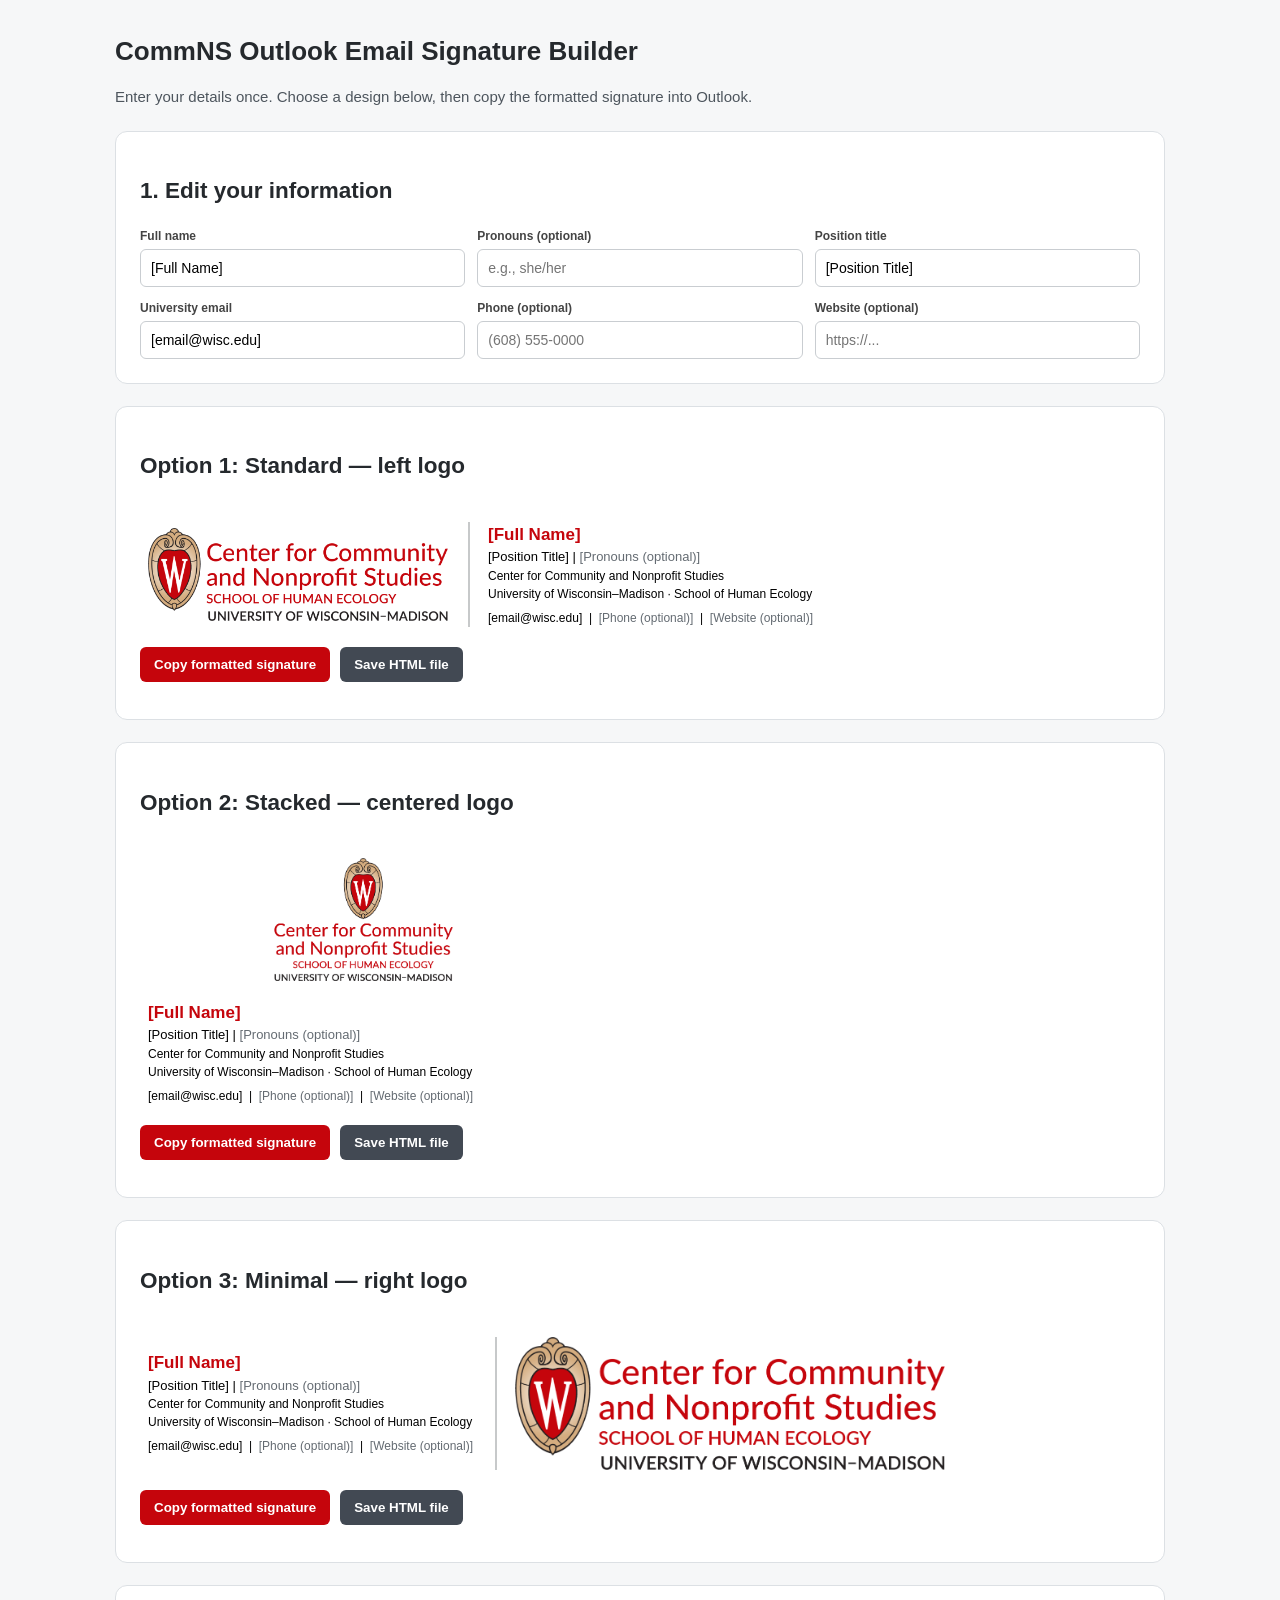
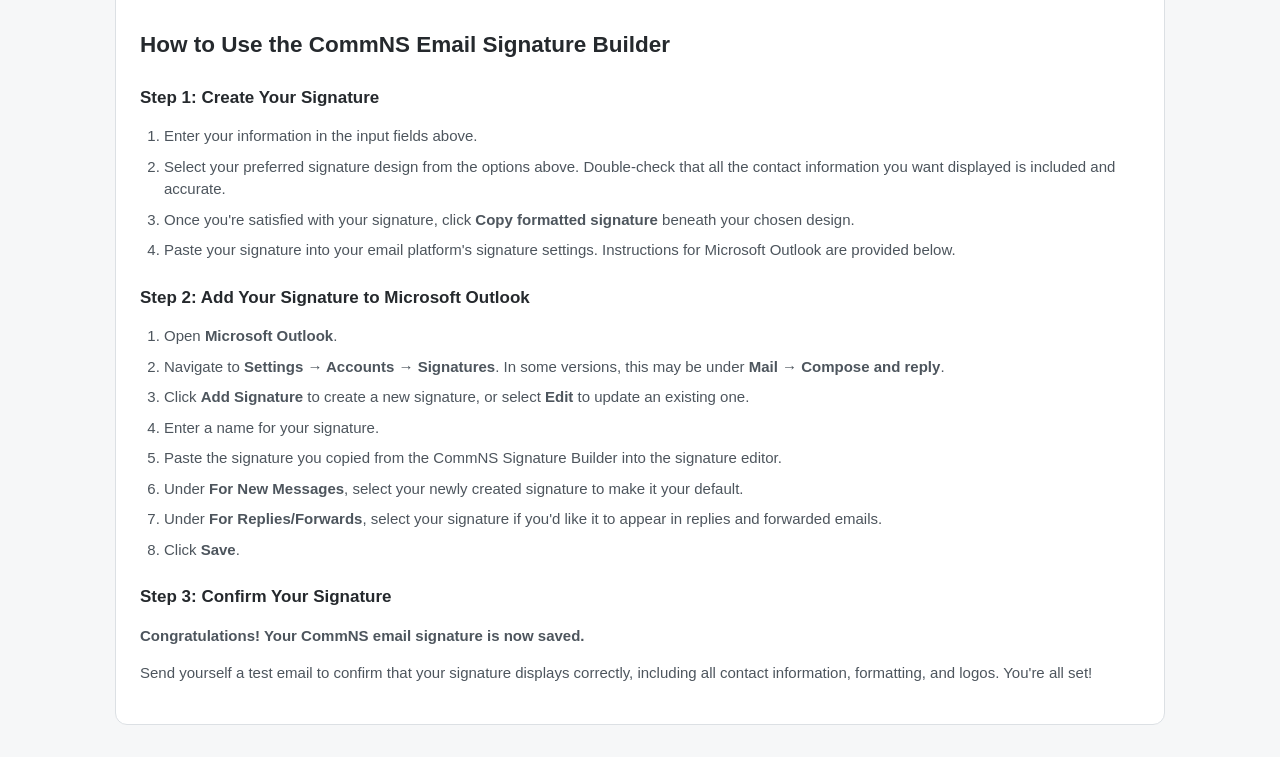
==== commit f2c45805: "Refresh signature page script after option 1 spacing adjustment" ====
--- a/index.html
+++ b/index.html
@@ -24,4 +24,4 @@
 <h3>Step 3: Confirm Your Signature</h3>
 <p><strong>Congratulations! Your CommNS email signature is now saved.</strong></p>
 <p>Send yourself a test email to confirm that your signature displays correctly, including all contact information, formatting, and logos. You're all set!</p>
-</section></main><script src="js/script.js?v=20261026-3" defer></script></body></html>
+</section></main><script src="js/script.js?v=20261026-4" defer></script></body></html>
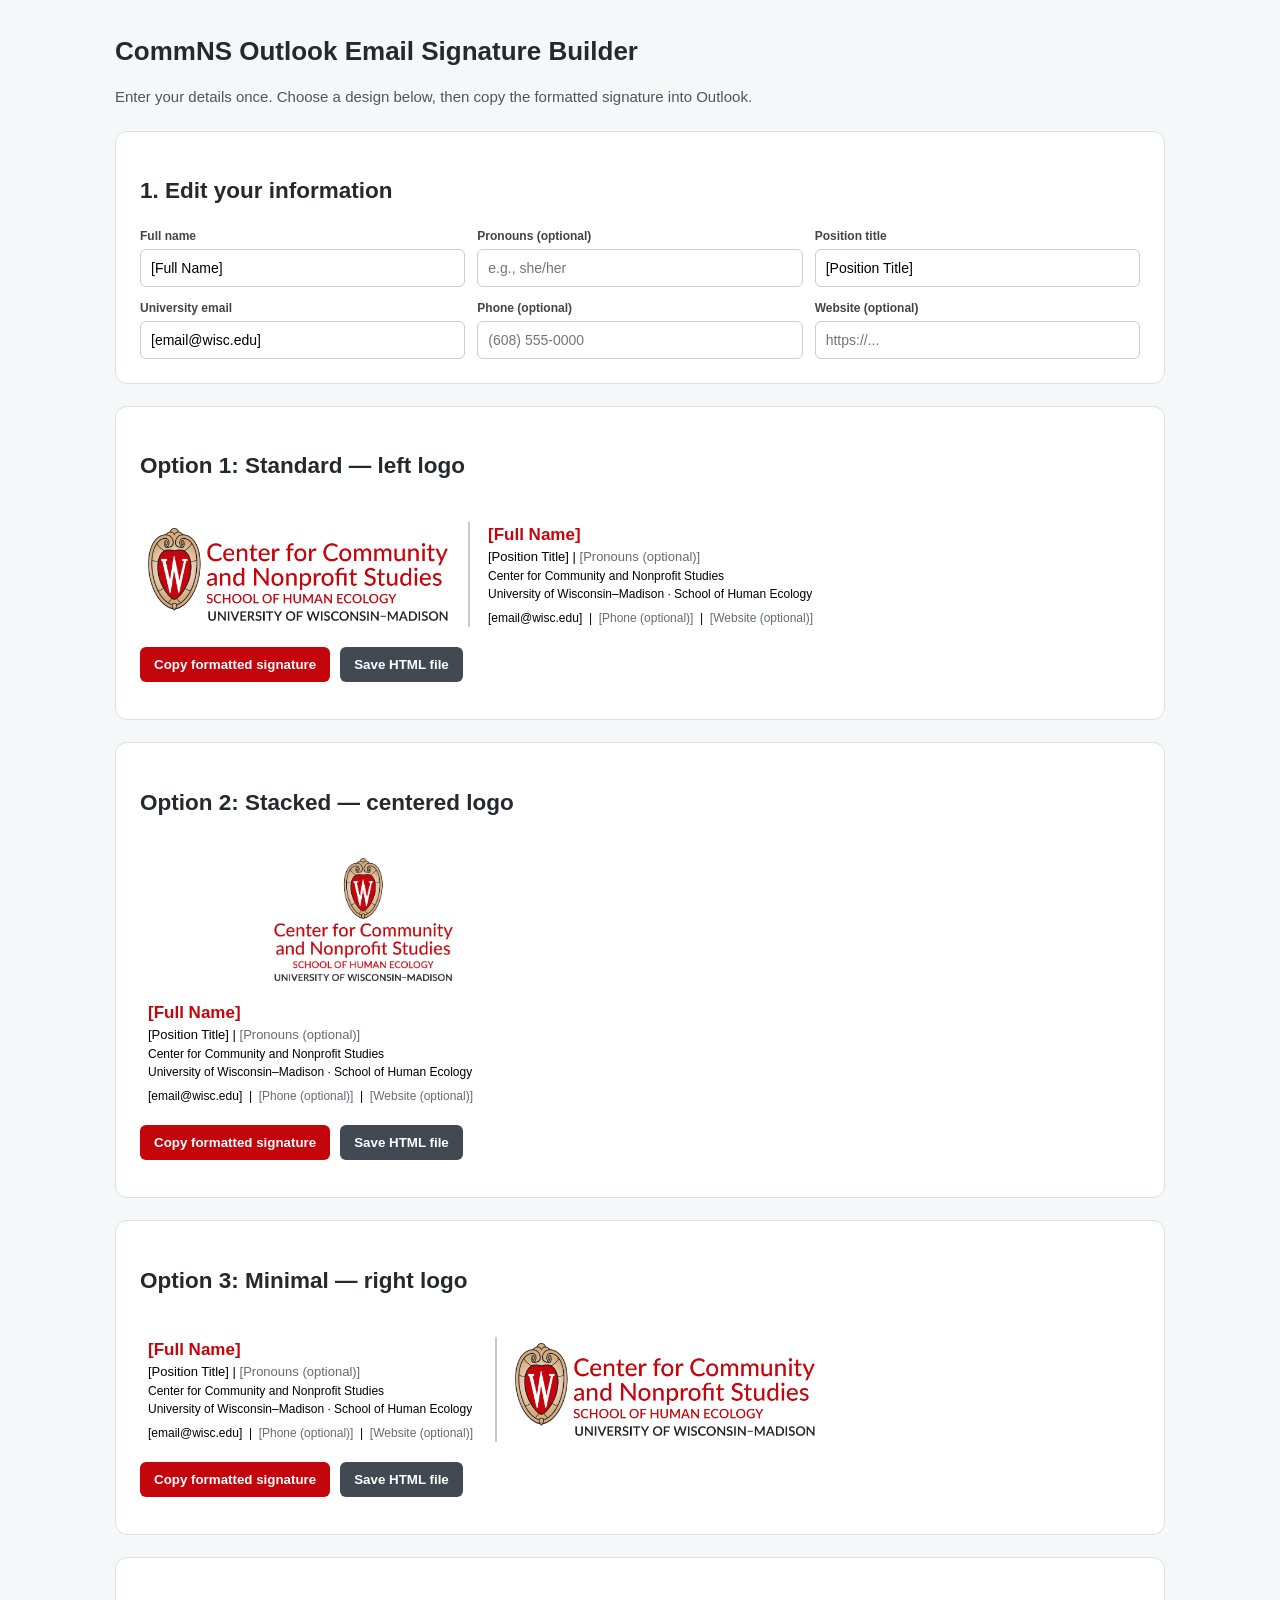
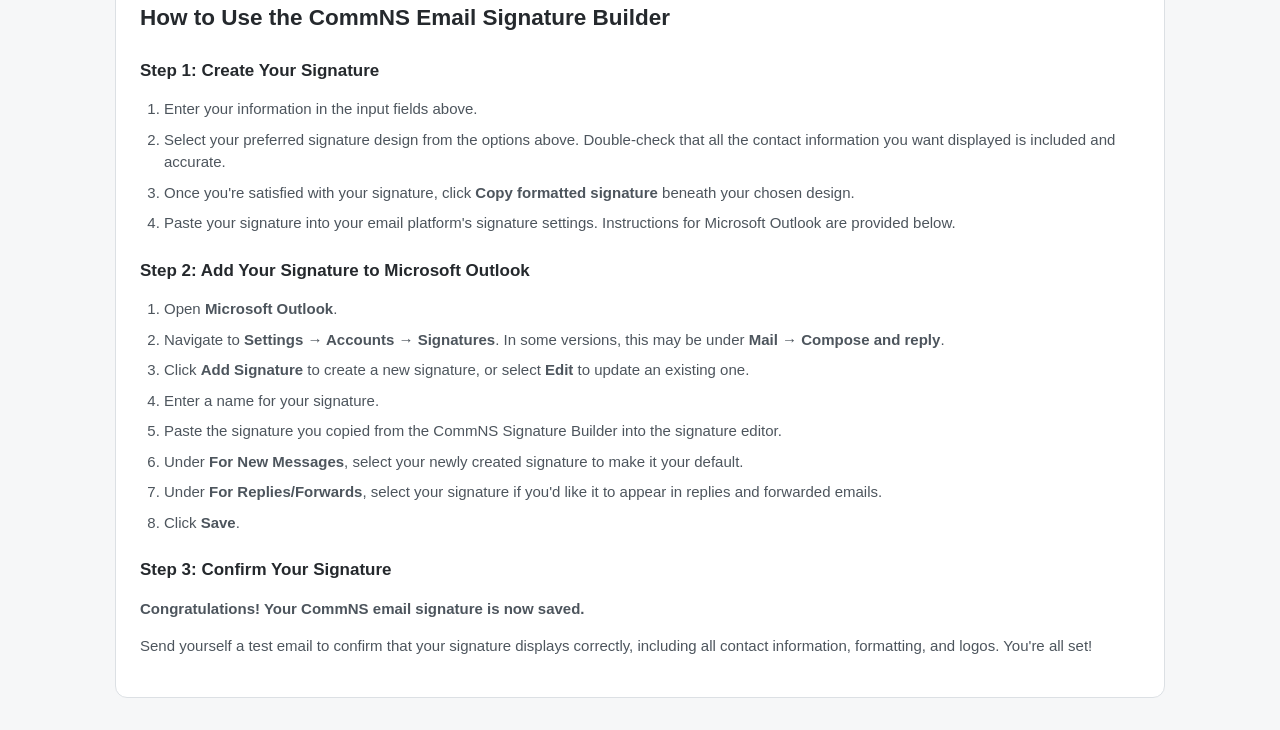
==== commit ffd91bf8: "Refresh cached script for option 3 logo resize" ====
--- a/index.html
+++ b/index.html
@@ -24,4 +24,4 @@
 <h3>Step 3: Confirm Your Signature</h3>
 <p><strong>Congratulations! Your CommNS email signature is now saved.</strong></p>
 <p>Send yourself a test email to confirm that your signature displays correctly, including all contact information, formatting, and logos. You're all set!</p>
-</section></main><script src="js/script.js?v=20261026-4" defer></script></body></html>
+</section></main><script src="js/script.js?v=20261026-5" defer></script></body></html>
